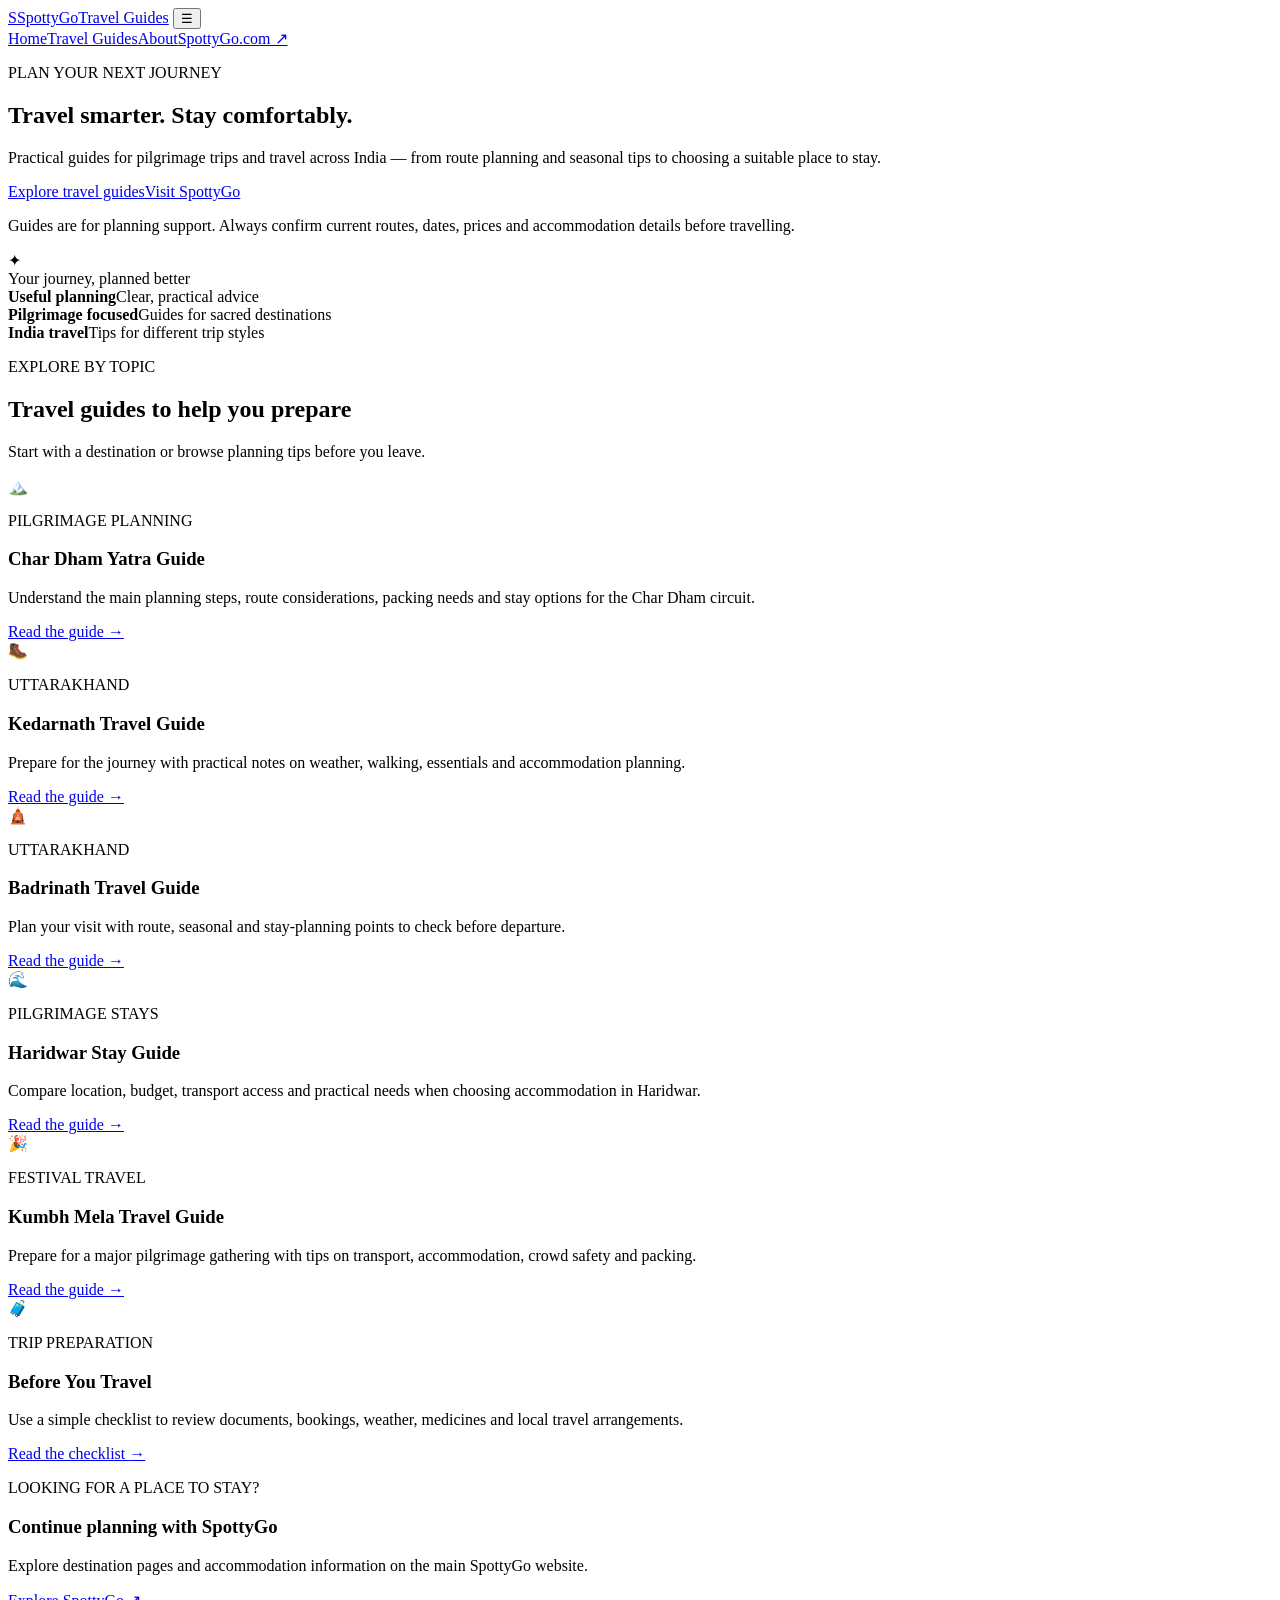
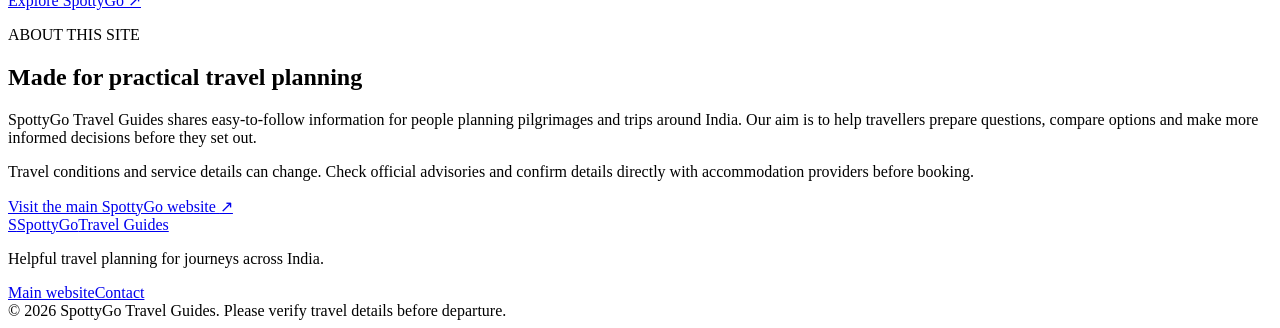
==== index.html @ 3a65a0c9 "Add files via upload" ====
<!doctype html>
<html lang="en">
<head>
  <meta charset="utf-8">
  <meta name="viewport" content="width=device-width, initial-scale=1">
  <title>SpottyGo Travel Guides | Pilgrimage Stays & India Travel Tips</title>
  <meta name="description" content="Explore practical India travel guides, Char Dham Yatra planning tips, pilgrimage destinations, and accommodation advice with SpottyGo.">
  <meta name="robots" content="index,follow">
  <link rel="stylesheet" href="assets/style.css">
  <link rel="canonical" href="https://YOUR-GITHUB-USERNAME.github.io/spottygo-travel-guide/">
</head>
<body>
<header class="site-header">
  <div class="container nav-wrap">
    <a class="brand" href="index.html"><span class="brand-mark">S</span><span>SpottyGo<span class="brand-sub">Travel Guides</span></span></a>
    <button class="menu-toggle" aria-label="Toggle navigation" aria-expanded="false">☰</button>
    <nav class="nav-links" aria-label="Main navigation">
      <a href="index.html">Home</a><a href="#guides">Travel Guides</a><a href="#about">About</a><a href="https://spottygo.com/">SpottyGo.com ↗</a>
    </nav>
  </div>
</header>
<main>
  <section class="hero">
    <div class="container hero-grid">
      <div class="hero-copy">
        <p class="eyebrow">PLAN YOUR NEXT JOURNEY</p>
        <h1>Travel smarter. <span>Stay comfortably.</span></h1>
        <p class="hero-lead">Practical guides for pilgrimage trips and travel across India — from route planning and seasonal tips to choosing a suitable place to stay.</p>
        <div class="hero-actions"><a class="button button-primary" href="#guides">Explore travel guides</a><a class="button button-secondary" href="https://spottygo.com/">Visit SpottyGo</a></div>
        <p class="small-note">Guides are for planning support. Always confirm current routes, dates, prices and accommodation details before travelling.</p>
      </div>
      <div class="hero-art" aria-label="Illustration of mountains, sun and a winding travel route" role="img">
        <div class="sun"></div><div class="mountain mountain-back"></div><div class="mountain mountain-front"></div><div class="route-line"></div><div class="route-pin">✦</div>
        <div class="art-label">Your journey, planned better</div>
      </div>
    </div>
  </section>

  <section class="trust-strip"><div class="container trust-grid"><div><strong>Useful planning</strong><span>Clear, practical advice</span></div><div><strong>Pilgrimage focused</strong><span>Guides for sacred destinations</span></div><div><strong>India travel</strong><span>Tips for different trip styles</span></div></div></section>

  <section class="section" id="guides">
    <div class="container">
      <div class="section-heading"><p class="eyebrow">EXPLORE BY TOPIC</p><h2>Travel guides to help you prepare</h2><p>Start with a destination or browse planning tips before you leave.</p></div>
      <div class="cards">
        <article class="guide-card featured"><div class="card-icon">🏔️</div><p class="card-kicker">PILGRIMAGE PLANNING</p><h3>Char Dham Yatra Guide</h3><p>Understand the main planning steps, route considerations, packing needs and stay options for the Char Dham circuit.</p><a class="text-link" href="guides/char-dham-yatra.html">Read the guide <span>→</span></a></article>
        <article class="guide-card"><div class="card-icon">🥾</div><p class="card-kicker">UTTARAKHAND</p><h3>Kedarnath Travel Guide</h3><p>Prepare for the journey with practical notes on weather, walking, essentials and accommodation planning.</p><a class="text-link" href="guides/kedarnath.html">Read the guide <span>→</span></a></article>
        <article class="guide-card"><div class="card-icon">🛕</div><p class="card-kicker">UTTARAKHAND</p><h3>Badrinath Travel Guide</h3><p>Plan your visit with route, seasonal and stay-planning points to check before departure.</p><a class="text-link" href="guides/badrinath.html">Read the guide <span>→</span></a></article>
        <article class="guide-card"><div class="card-icon">🌊</div><p class="card-kicker">PILGRIMAGE STAYS</p><h3>Haridwar Stay Guide</h3><p>Compare location, budget, transport access and practical needs when choosing accommodation in Haridwar.</p><a class="text-link" href="guides/haridwar-stay.html">Read the guide <span>→</span></a></article>
        <article class="guide-card"><div class="card-icon">🎉</div><p class="card-kicker">FESTIVAL TRAVEL</p><h3>Kumbh Mela Travel Guide</h3><p>Prepare for a major pilgrimage gathering with tips on transport, accommodation, crowd safety and packing.</p><a class="text-link" href="guides/kumbh-mela.html">Read the guide <span>→</span></a></article>
        <article class="guide-card"><div class="card-icon">🧳</div><p class="card-kicker">TRIP PREPARATION</p><h3>Before You Travel</h3><p>Use a simple checklist to review documents, bookings, weather, medicines and local travel arrangements.</p><a class="text-link" href="guides/travel-checklist.html">Read the checklist <span>→</span></a></article>
        <article class="guide-card card-cta"><p class="eyebrow">LOOKING FOR A PLACE TO STAY?</p><h3>Continue planning with SpottyGo</h3><p>Explore destination pages and accommodation information on the main SpottyGo website.</p><a class="button button-primary" href="https://spottygo.com/">Explore SpottyGo ↗</a></article>
      </div>
    </div>
  </section>

  <section class="section section-soft" id="about"><div class="container about-grid"><div><p class="eyebrow">ABOUT THIS SITE</p><h2>Made for practical travel planning</h2></div><div><p>SpottyGo Travel Guides shares easy-to-follow information for people planning pilgrimages and trips around India. Our aim is to help travellers prepare questions, compare options and make more informed decisions before they set out.</p><p>Travel conditions and service details can change. Check official advisories and confirm details directly with accommodation providers before booking.</p><a class="text-link" href="https://spottygo.com/">Visit the main SpottyGo website <span>↗</span></a></div></div></section>
</main>
<footer class="site-footer"><div class="container footer-row"><a class="brand brand-footer" href="index.html"><span class="brand-mark">S</span><span>SpottyGo<span class="brand-sub">Travel Guides</span></span></a><p>Helpful travel planning for journeys across India.</p><div class="footer-links"><a href="https://spottygo.com/">Main website</a><a href="mailto:hello@spottygo.com">Contact</a></div></div><div class="container copyright">© <span id="year">2026</span> SpottyGo Travel Guides. Please verify travel details before departure.</div></footer>
<script src="assets/script.js"></script>
</body>
</html>
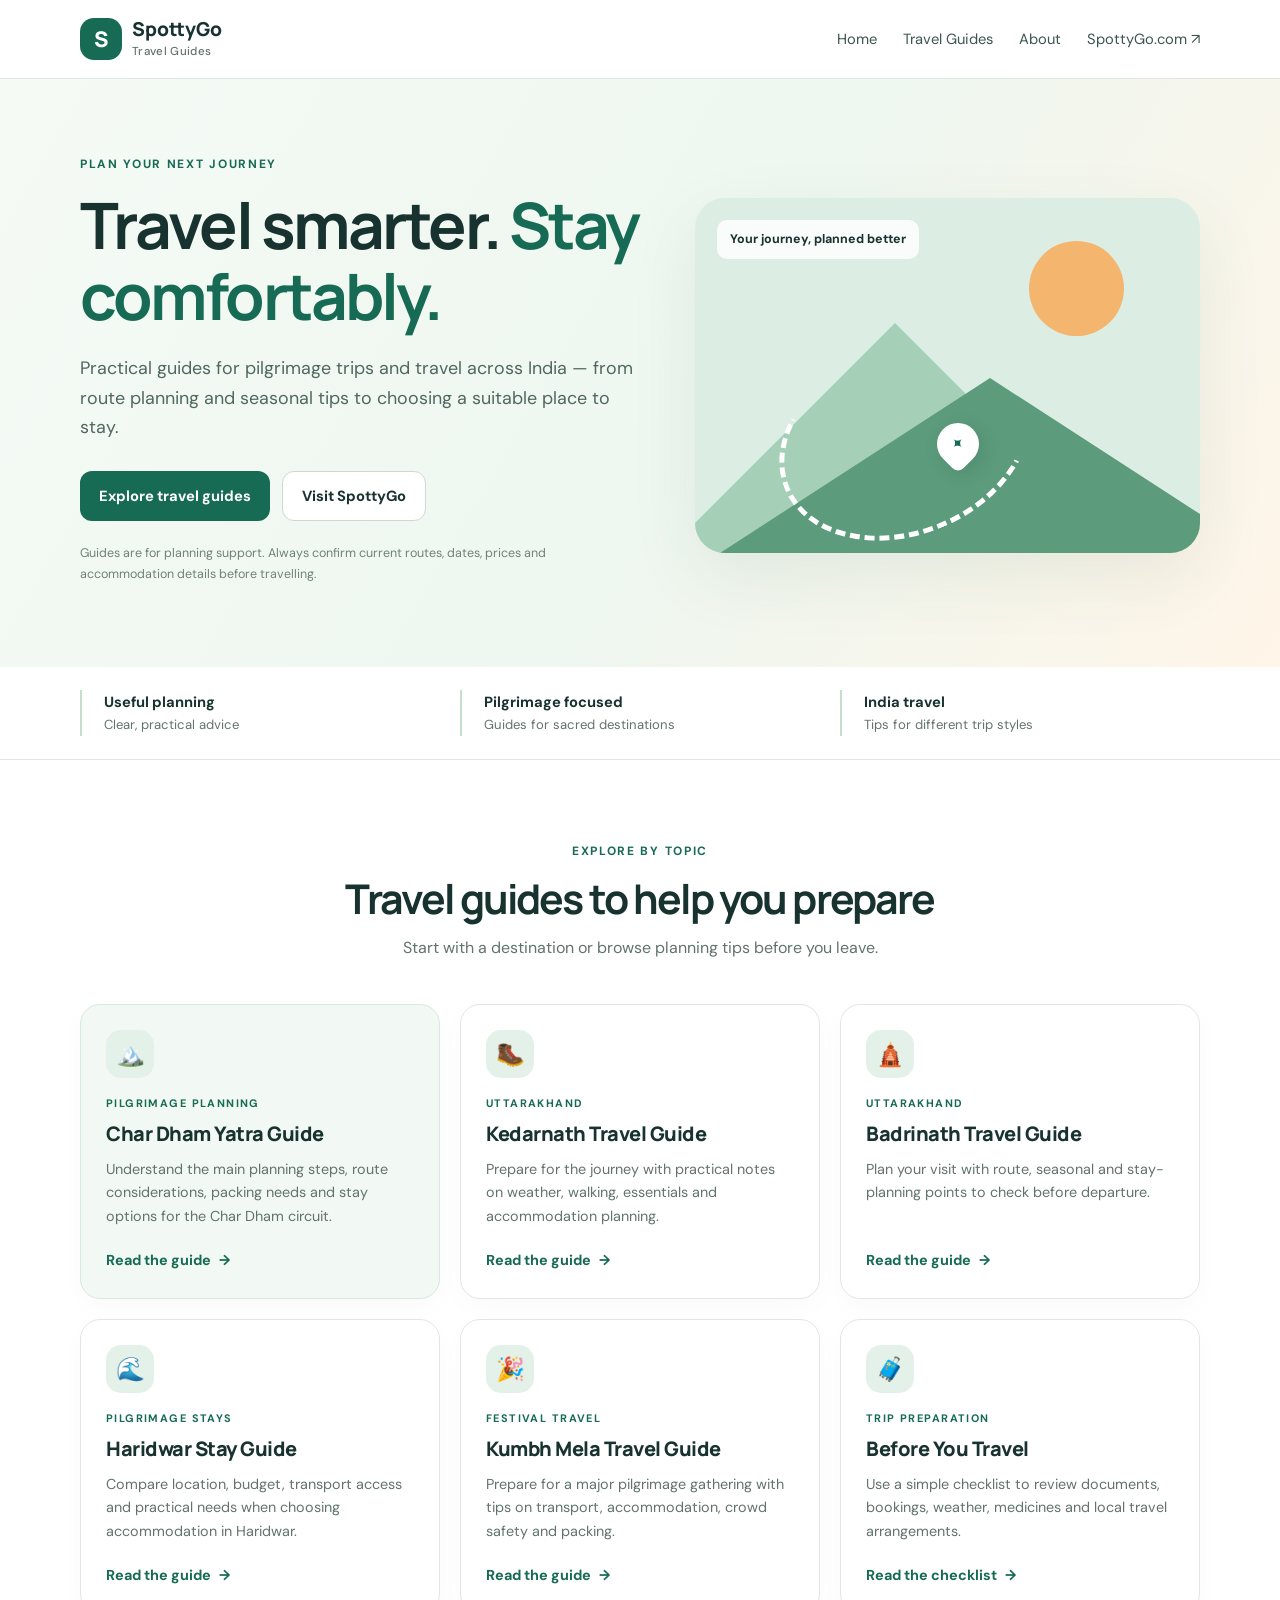
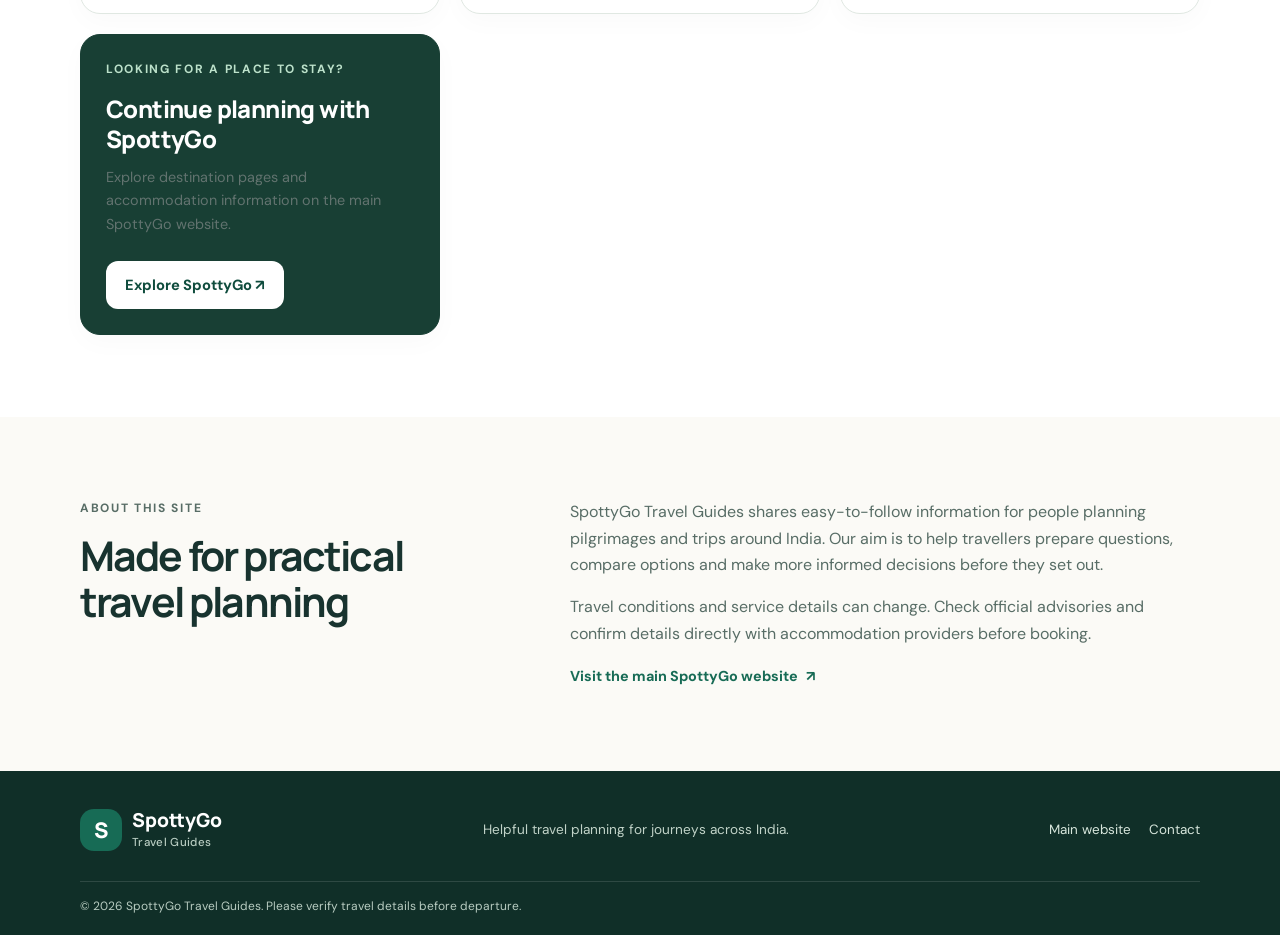
==== commit 0b0d9236: "Update index.html" ====
--- a/index.html
+++ b/index.html
@@ -6,8 +6,8 @@
   <title>SpottyGo Travel Guides | Pilgrimage Stays & India Travel Tips</title>
   <meta name="description" content="Explore practical India travel guides, Char Dham Yatra planning tips, pilgrimage destinations, and accommodation advice with SpottyGo.">
   <meta name="robots" content="index,follow">
-  <link rel="stylesheet" href="assets/style.css">
-  <link rel="canonical" href="https://YOUR-GITHUB-USERNAME.github.io/spottygo-travel-guide/">
+  <link rel="stylesheet" href="style.css">
+  <link rel="canonical" href="https://sporrygo.github.io/travel-guide/">
 </head>
 <body>
 <header class="site-header">
@@ -56,6 +56,6 @@
   <section class="section section-soft" id="about"><div class="container about-grid"><div><p class="eyebrow">ABOUT THIS SITE</p><h2>Made for practical travel planning</h2></div><div><p>SpottyGo Travel Guides shares easy-to-follow information for people planning pilgrimages and trips around India. Our aim is to help travellers prepare questions, compare options and make more informed decisions before they set out.</p><p>Travel conditions and service details can change. Check official advisories and confirm details directly with accommodation providers before booking.</p><a class="text-link" href="https://spottygo.com/">Visit the main SpottyGo website <span>↗</span></a></div></div></section>
 </main>
 <footer class="site-footer"><div class="container footer-row"><a class="brand brand-footer" href="index.html"><span class="brand-mark">S</span><span>SpottyGo<span class="brand-sub">Travel Guides</span></span></a><p>Helpful travel planning for journeys across India.</p><div class="footer-links"><a href="https://spottygo.com/">Main website</a><a href="mailto:hello@spottygo.com">Contact</a></div></div><div class="container copyright">© <span id="year">2026</span> SpottyGo Travel Guides. Please verify travel details before departure.</div></footer>
-<script src="assets/script.js"></script>
+<script src="script.js"></script>
 </body>
 </html>
--- a/style.css
+++ b/style.css
@@ -0,0 +1,6 @@
+@import url('https://fonts.googleapis.com/css2?family=DM+Sans:wght@400;500;600;700&family=Manrope:wght@400;500;600;700;800&display=swap');
+:root{--ink:#18332f;--muted:#62736f;--green:#176b55;--green-dark:#0f4c3d;--mint:#eaf5ef;--cream:#fbfaf6;--line:#e0e8e2;--orange:#f4a261;--white:#fff}
+*{box-sizing:border-box}html{scroll-behavior:smooth}body{margin:0;font-family:"DM Sans",sans-serif;color:var(--ink);background:var(--white);line-height:1.65}a{color:inherit}.container{width:min(1120px,calc(100% - 40px));margin-inline:auto}.site-header{background:#fff;border-bottom:1px solid var(--line);position:sticky;top:0;z-index:10}.nav-wrap{display:flex;align-items:center;justify-content:space-between;min-height:78px;gap:24px}.brand{display:flex;align-items:center;gap:10px;text-decoration:none;font-family:Manrope,sans-serif;font-weight:800;font-size:1.2rem;line-height:1.1}.brand-mark{width:42px;height:42px;border-radius:14px;background:var(--green);color:#fff;display:grid;place-items:center;font-size:1.35rem}.brand-sub{display:block;font:500 .72rem "DM Sans",sans-serif;color:var(--muted);letter-spacing:.03em;margin-top:4px}.nav-links{display:flex;align-items:center;gap:26px}.nav-links a,.footer-links a{font-size:.92rem;text-decoration:none;color:#3c5550}.nav-links a:hover,.footer-links a:hover,.text-link:hover{color:var(--green)}.menu-toggle{display:none;border:1px solid var(--line);background:#fff;border-radius:10px;padding:8px 12px;font-size:1.2rem}.hero{background:linear-gradient(120deg,#f5faf5 0%,#eef7f0 55%,#fff5e8 100%);padding:76px 0 70px;overflow:hidden}.hero-grid{display:grid;grid-template-columns:1.05fr .95fr;gap:56px;align-items:center}.eyebrow{font-size:.75rem;font-weight:700;letter-spacing:.14em;color:var(--green);margin:0 0 14px}.hero h1,.section h2,.article h1{font-family:Manrope,sans-serif;letter-spacing:-.045em;line-height:1.12}.hero h1{font-size:clamp(2.8rem,5vw,4.5rem);max-width:650px;margin:0 0 22px}.hero h1 span{color:var(--green)}.hero-lead{font-size:1.12rem;color:#506762;max-width:570px;margin:0 0 28px}.hero-actions{display:flex;gap:12px;flex-wrap:wrap}.button{display:inline-flex;align-items:center;justify-content:center;text-decoration:none;font-weight:700;font-size:.92rem;padding:12px 19px;border-radius:12px;transition:transform .15s ease,background .15s ease}.button:hover{transform:translateY(-2px)}.button-primary{background:var(--green);color:#fff}.button-primary:hover{background:var(--green-dark)}.button-secondary{border:1px solid #cbd9d0;background:#fff;color:var(--ink)}.small-note{font-size:.78rem;color:#71817b;max-width:510px;margin-top:22px}.hero-art{height:355px;border-radius:30px;background:#dceee4;position:relative;overflow:hidden;box-shadow:0 24px 70px #245b4115}.sun{position:absolute;width:95px;height:95px;border-radius:50%;background:#f4b66f;right:15%;top:12%}.mountain{position:absolute;bottom:0;width:0;height:0;border-left:230px solid transparent;border-right:230px solid transparent}.mountain-back{border-bottom:230px solid #a6cfb8;left:-30px}.mountain-front{border-left-width:270px;border-right-width:270px;border-bottom:175px solid #5c9b7c;right:-60px}.route-line{position:absolute;width:260px;height:190px;border:5px dashed #fff;border-color:transparent transparent #fff #fff;border-radius:50%;transform:rotate(-22deg);bottom:18px;left:80px}.route-pin{position:absolute;bottom:88px;left:48%;width:42px;height:42px;background:#fff;color:var(--green);border-radius:50% 50% 50% 8px;transform:rotate(-45deg);display:grid;place-items:center;box-shadow:0 6px 18px #18332f22}.route-pin::first-letter{transform:rotate(45deg)}.art-label{position:absolute;left:22px;top:22px;background:#ffffffd9;border-radius:10px;padding:9px 13px;font-size:.78rem;font-weight:700}.trust-strip{border-bottom:1px solid var(--line)}.trust-grid{display:grid;grid-template-columns:repeat(3,1fr);padding:23px 0;gap:20px}.trust-grid div{display:flex;flex-direction:column;padding-left:22px;border-left:2px solid #c4dfce}.trust-grid strong{font-size:.92rem}.trust-grid span{font-size:.82rem;color:var(--muted)}.section{padding:82px 0}.section-soft{background:var(--cream)}.section-heading{text-align:center;max-width:650px;margin:0 auto 42px}.section h2{font-size:clamp(2rem,3.2vw,2.8rem);margin:0 0 14px}.section-heading>p:last-child{color:var(--muted);margin:0}.cards{display:grid;grid-template-columns:repeat(3,1fr);gap:20px}.guide-card{border:1px solid var(--line);border-radius:20px;padding:25px;background:#fff;display:flex;flex-direction:column;align-items:flex-start;min-height:290px;box-shadow:0 8px 26px #153b2b06}.guide-card.featured{background:#f2f8f3;border-color:#d8e9dd}.card-icon{width:48px;height:48px;border-radius:15px;background:#e3f1e8;display:grid;place-items:center;font-size:1.45rem;margin-bottom:17px}.card-kicker{font-size:.68rem;letter-spacing:.13em;font-weight:700;color:var(--green);margin:0 0 8px}.guide-card h3{font:800 1.25rem Manrope,sans-serif;line-height:1.25;margin:0 0 12px;letter-spacing:-.025em}.guide-card>p:not(.card-kicker):not(.eyebrow){font-size:.9rem;color:var(--muted);margin:0 0 20px}.text-link{font-weight:700;text-decoration:none;color:var(--green);font-size:.9rem;margin-top:auto}.text-link span{margin-left:5px}.card-cta{background:#183f34;color:#fff;border-color:#183f34;justify-content:center}.card-cta .eyebrow{color:#bce1ca}.card-cta h3{font-size:1.5rem}.card-cta>p:not(.eyebrow){color:#d7e5dc}.card-cta .button{margin-top:4px;background:#fff;color:var(--green-dark)}.about-grid{display:grid;grid-template-columns:.8fr 1.2fr;gap:70px;align-items:start}.about-grid p{color:#586d66;margin-top:0}.site-footer{background:#102f28;color:#e8f2eb;padding:34px 0 18px}.footer-row{display:flex;align-items:center;justify-content:space-between;gap:24px;padding-bottom:26px}.brand-footer{color:#fff}.brand-footer .brand-sub{color:#b8ccc1}.footer-row>p{font-size:.85rem;color:#c1d3c8}.footer-links{display:flex;gap:18px}.footer-links a{color:#d7e6dc;font-size:.84rem}.copyright{border-top:1px solid #ffffff20;padding-top:15px;color:#b8ccc1;font-size:.75rem}
+.article-hero{background:var(--mint);padding:58px 0}.article-hero .container{max-width:850px}.breadcrumb{font-size:.82rem;color:var(--muted);margin-bottom:22px}.breadcrumb a{color:var(--green);text-decoration:none}.article h1{font-size:clamp(2.3rem,4.5vw,3.5rem);margin:0 0 18px}.article-intro{font-size:1.12rem;color:#4f6860}.article-layout{display:grid;grid-template-columns:minmax(0,760px) 230px;gap:60px;align-items:start}.article-body{padding:54px 0 70px}.article-body h2{font:800 1.65rem Manrope,sans-serif;letter-spacing:-.03em;margin:36px 0 12px;line-height:1.25}.article-body h3{font:700 1.15rem Manrope,sans-serif;margin:25px 0 8px}.article-body p,.article-body li{color:#4d625c}.article-body ul,.article-body ol{padding-left:23px}.article-body li{margin:7px 0}.tip-box{border-left:4px solid var(--green);background:#f1f7f2;padding:18px 20px;border-radius:0 12px 12px 0;margin:24px 0}.tip-box strong{display:block;margin-bottom:5px}.side-card{position:sticky;top:110px;margin-top:58px;background:var(--cream);border:1px solid var(--line);border-radius:16px;padding:20px}.side-card h3{font:800 1rem Manrope,sans-serif;margin:0 0 10px}.side-card a{display:block;font-size:.85rem;text-decoration:none;color:var(--green);margin:10px 0}.article-cta{background:#f1f7f2;border-radius:16px;padding:24px;margin-top:35px}.article-cta h2{margin-top:0}.article-cta .button{margin-top:6px}
+@media(max-width:800px){.hero{padding:52px 0}.hero-grid{grid-template-columns:1fr;gap:34px}.hero-art{height:280px}.cards{grid-template-columns:repeat(2,1fr)}.about-grid{grid-template-columns:1fr;gap:15px}.article-layout{grid-template-columns:1fr}.side-card{position:static;margin:0 0 30px;grid-row:1}.article-body{padding-top:28px}.footer-row{flex-wrap:wrap}.footer-row>p{width:100%;order:3;margin:0}.nav-links{display:none;position:absolute;left:20px;right:20px;top:70px;background:#fff;border:1px solid var(--line);border-radius:14px;padding:16px;box-shadow:0 16px 35px #00000012;flex-direction:column;align-items:flex-start;gap:15px}.nav-links.open{display:flex}.menu-toggle{display:block}}
+@media(max-width:540px){.container{width:min(100% - 30px,1120px)}.hero h1{font-size:2.65rem}.hero-art{height:230px}.mountain{border-left-width:160px;border-right-width:160px}.mountain-back{border-bottom-width:170px}.mountain-front{border-bottom-width:130px}.route-line{left:25px;bottom:0;transform:scale(.8) rotate(-22deg)}.trust-grid{grid-template-columns:1fr;gap:14px}.trust-grid div{padding-left:14px}.section{padding:58px 0}.cards{grid-template-columns:1fr}.guide-card{min-height:auto}.footer-row{align-items:flex-start;flex-direction:column}.footer-links{flex-wrap:wrap}.article-hero{padding:38px 0}.article h1{font-size:2.3rem}}
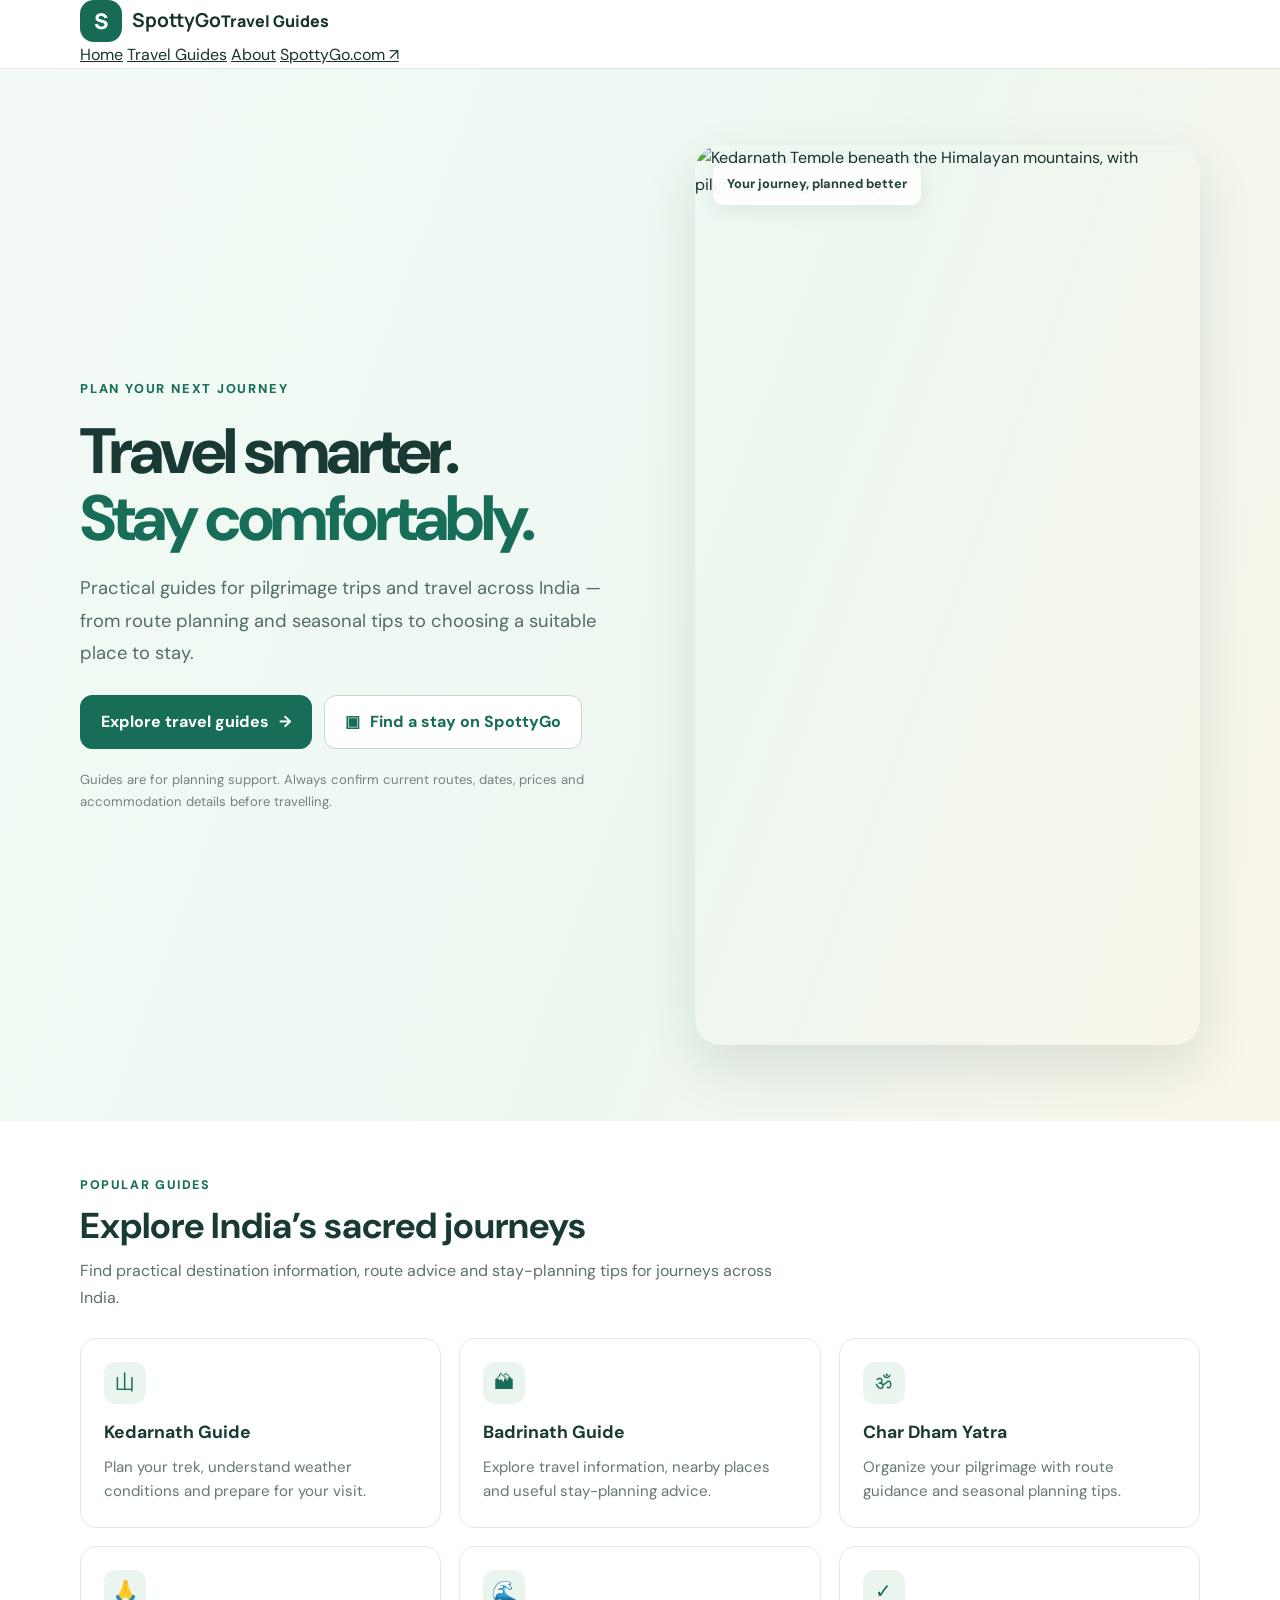
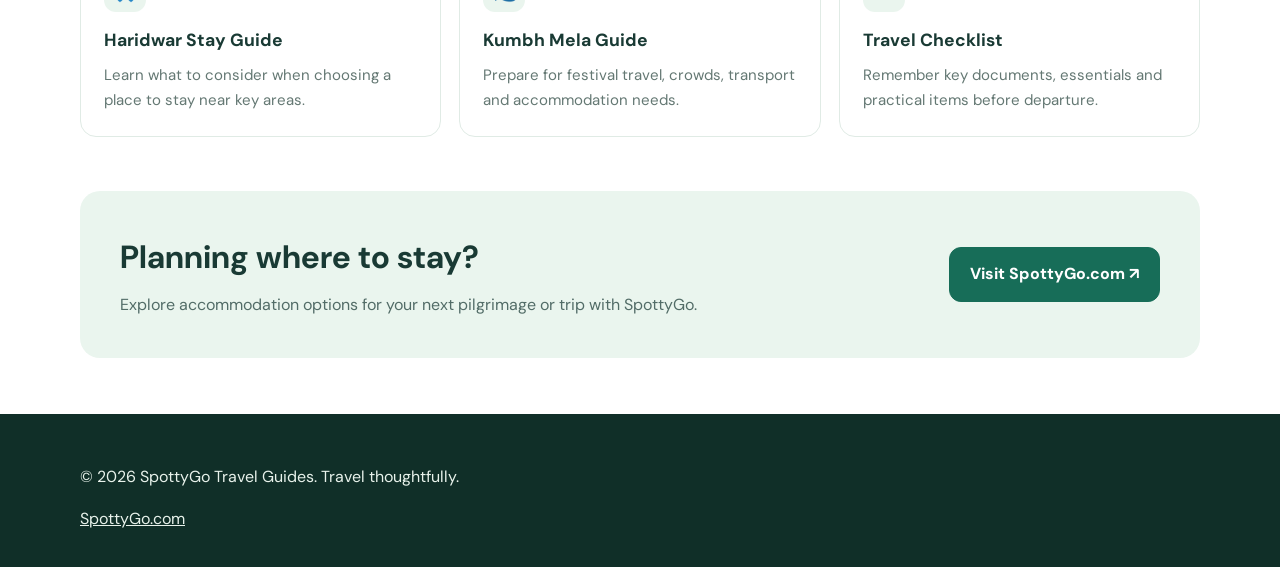
==== commit 8b8e9d43: "Update index.html" ====
--- a/index.html
+++ b/index.html
@@ -1,61 +1,105 @@
-<!doctype html>
+<!DOCTYPE html>
 <html lang="en">
 <head>
-  <meta charset="utf-8">
-  <meta name="viewport" content="width=device-width, initial-scale=1">
-  <title>SpottyGo Travel Guides | Pilgrimage Stays & India Travel Tips</title>
-  <meta name="description" content="Explore practical India travel guides, Char Dham Yatra planning tips, pilgrimage destinations, and accommodation advice with SpottyGo.">
-  <meta name="robots" content="index,follow">
-  <link rel="stylesheet" href="style.css">
-  <link rel="canonical" href="https://sporrygo.github.io/travel-guide/">
+<meta charset="UTF-8">
+<meta name="viewport" content="width=device-width, initial-scale=1.0">
+<meta name="description" content="Practical travel guides for pilgrimage trips and travel across India. Plan routes, explore destinations, and find useful stay-planning tips with SpottyGo Travel Guides.">
+<meta name="theme-color" content="#176d58">
+<title>SpottyGo Travel Guides | Travel Smarter. Stay Comfortably.</title>
+<link rel="stylesheet" href="style.css">
+<style>
+.home-hero{background:linear-gradient(110deg,#f3faf5 0%,#edf7f0 58%,#faf5e9 100%);padding:clamp(40px,6vw,76px) 0}
+.home-hero__inner{width:min(1120px,calc(100% - 40px));margin:0 auto;display:grid;grid-template-columns:minmax(0,1.05fr) minmax(0,.95fr);align-items:center;gap:clamp(30px,4.5vw,60px)}
+.home-hero__eyebrow{margin:0 0 20px;color:#176d58;font-size:.8rem;font-weight:800;letter-spacing:.14em;text-transform:uppercase}
+.home-hero__title{margin:0 0 20px;color:#193a34;font-size:clamp(2.7rem,5vw,4.4rem);line-height:1.04;letter-spacing:-.055em;font-weight:800}
+.home-hero__title span{display:block;color:#176d58}
+.home-hero__description{max-width:590px;margin:0 0 26px;color:#526c67;font-size:clamp(1rem,1.5vw,1.15rem);line-height:1.75}
+.home-hero__actions{display:flex;flex-wrap:wrap;gap:12px;margin:0 0 20px}
+.home-hero__button{display:inline-flex;align-items:center;justify-content:center;gap:10px;min-height:50px;padding:13px 20px;border:1px solid #176d58;border-radius:12px;background:#176d58;color:#fff;font-weight:750;text-decoration:none;transition:transform .18s ease,background .18s ease}
+.home-hero__button:hover{transform:translateY(-2px);background:#105844;color:#fff}
+.home-hero__button--secondary{background:#fff;color:#176d58;border-color:#c5d9d0}
+.home-hero__button--secondary:hover{background:#f7fcf8;color:#105844}
+.home-hero__note{max-width:590px;margin:0;color:#71847f;font-size:.82rem;line-height:1.65}
+.home-hero__visual{position:relative;min-width:0}
+.home-hero__image{display:block;width:100%;aspect-ratio:1.08/1;object-fit:cover;object-position:center;border-radius:26px;box-shadow:0 22px 55px rgba(29,75,60,.12)}
+.home-hero__image-caption{position:absolute;top:18px;left:18px;max-width:calc(100% - 36px);padding:10px 14px;border-radius:10px;background:rgba(255,255,255,.94);color:#23443c;font-size:.8rem;font-weight:750;box-shadow:0 5px 20px rgba(0,0,0,.07)}
+.home-section{width:min(1120px,calc(100% - 40px));margin:0 auto;padding:54px 0}
+.home-section__eyebrow{margin:0 0 8px;color:#176d58;font-size:.78rem;font-weight:800;letter-spacing:.13em;text-transform:uppercase}
+.home-section__heading{margin:0 0 10px;color:#193a34;font-size:clamp(1.7rem,3vw,2.25rem);line-height:1.2}
+.home-section__intro{max-width:700px;margin:0 0 26px;color:#5d716c;line-height:1.7}
+.home-guide-grid{display:grid;grid-template-columns:repeat(3,minmax(0,1fr));gap:18px}
+.home-guide-card{display:block;padding:23px;border:1px solid #e0ebe5;border-radius:16px;background:#fff;color:inherit;text-decoration:none;transition:transform .18s ease,box-shadow .18s ease}
+.home-guide-card:hover{transform:translateY(-3px);box-shadow:0 12px 28px rgba(23,75,57,.08)}
+.home-guide-card__icon{display:inline-grid;width:42px;height:42px;margin-bottom:14px;place-items:center;border-radius:12px;background:#eaf5ee;color:#176d58;font-size:1.25rem}
+.home-guide-card h3{margin:0 0 8px;color:#193a34;font-size:1.1rem}
+.home-guide-card p{margin:0;color:#647873;font-size:.94rem;line-height:1.65}
+.home-spottygo-cta{margin:0 auto 56px;width:min(1120px,calc(100% - 40px));padding:clamp(24px,4vw,40px);border-radius:20px;background:#eaf5ee;display:flex;align-items:center;justify-content:space-between;gap:24px}
+.home-spottygo-cta h2{margin:0 0 8px;color:#193a34;font-size:clamp(1.45rem,2.5vw,2rem)}
+.home-spottygo-cta p{margin:0;color:#526c67;line-height:1.65}
+@media(max-width:800px){.home-hero__inner{grid-template-columns:1fr}.home-hero__visual{order:-1}.home-hero__image{aspect-ratio:16/10;max-height:420px}.home-hero__title{font-size:clamp(2.5rem,10vw,4rem)}.home-guide-grid{grid-template-columns:repeat(2,minmax(0,1fr))}.home-spottygo-cta{align-items:flex-start;flex-direction:column}}
+@media(max-width:520px){.home-hero__inner,.home-section,.home-spottygo-cta{width:calc(100% - 28px)}.home-hero{padding:28px 0 38px}.home-hero__image{border-radius:18px;aspect-ratio:4/3}.home-hero__actions{flex-direction:column;align-items:stretch}.home-hero__button{width:100%}.home-guide-grid{grid-template-columns:1fr}.home-section{padding:38px 0}}
+</style>
 </head>
 <body>
 <header class="site-header">
-  <div class="container nav-wrap">
-    <a class="brand" href="index.html"><span class="brand-mark">S</span><span>SpottyGo<span class="brand-sub">Travel Guides</span></span></a>
-    <button class="menu-toggle" aria-label="Toggle navigation" aria-expanded="false">☰</button>
-    <nav class="nav-links" aria-label="Main navigation">
-      <a href="index.html">Home</a><a href="#guides">Travel Guides</a><a href="#about">About</a><a href="https://spottygo.com/">SpottyGo.com ↗</a>
+  <div class="container header-inner">
+    <a class="brand" href="index.html" aria-label="SpottyGo Travel Guides home">
+      <span class="brand-mark" aria-hidden="true">S</span>
+      <span class="brand-copy"><strong>SpottyGo</strong><small>Travel Guides</small></span>
+    </a>
+    <button class="menu-toggle" type="button" aria-label="Toggle navigation" aria-expanded="false">☰</button>
+    <nav class="site-nav" aria-label="Main navigation">
+      <a href="index.html" aria-current="page">Home</a>
+      <a href="#guides">Travel Guides</a>
+      <a href="about.html">About</a>
+      <a href="https://spottygo.com/" target="_blank" rel="noopener noreferrer">SpottyGo.com ↗</a>
     </nav>
   </div>
 </header>
 <main>
-  <section class="hero">
-    <div class="container hero-grid">
-      <div class="hero-copy">
-        <p class="eyebrow">PLAN YOUR NEXT JOURNEY</p>
-        <h1>Travel smarter. <span>Stay comfortably.</span></h1>
-        <p class="hero-lead">Practical guides for pilgrimage trips and travel across India — from route planning and seasonal tips to choosing a suitable place to stay.</p>
-        <div class="hero-actions"><a class="button button-primary" href="#guides">Explore travel guides</a><a class="button button-secondary" href="https://spottygo.com/">Visit SpottyGo</a></div>
-        <p class="small-note">Guides are for planning support. Always confirm current routes, dates, prices and accommodation details before travelling.</p>
+  <section class="home-hero">
+    <div class="home-hero__inner">
+      <div class="home-hero__content">
+        <p class="home-hero__eyebrow">Plan your next journey</p>
+        <h1 class="home-hero__title">Travel smarter.<span>Stay comfortably.</span></h1>
+        <p class="home-hero__description">Practical guides for pilgrimage trips and travel across India — from route planning and seasonal tips to choosing a suitable place to stay.</p>
+        <div class="home-hero__actions">
+          <a class="home-hero__button" href="#guides">Explore travel guides <span aria-hidden="true">→</span></a>
+          <a class="home-hero__button home-hero__button--secondary" href="https://spottygo.com/" target="_blank" rel="noopener noreferrer"><span aria-hidden="true">▣</span> Find a stay on SpottyGo</a>
+        </div>
+        <p class="home-hero__note">Guides are for planning support. Always confirm current routes, dates, prices and accommodation details before travelling.</p>
       </div>
-      <div class="hero-art" aria-label="Illustration of mountains, sun and a winding travel route" role="img">
-        <div class="sun"></div><div class="mountain mountain-back"></div><div class="mountain mountain-front"></div><div class="route-line"></div><div class="route-pin">✦</div>
-        <div class="art-label">Your journey, planned better</div>
+      <div class="home-hero__visual">
+        <img class="home-hero__image" src="kedarnath-hero.png" alt="Kedarnath Temple beneath the Himalayan mountains, with pilgrims visiting the temple" width="1200" height="900" fetchpriority="high">
+        <span class="home-hero__image-caption">Your journey, planned better</span>
       </div>
     </div>
   </section>
-
-  <section class="trust-strip"><div class="container trust-grid"><div><strong>Useful planning</strong><span>Clear, practical advice</span></div><div><strong>Pilgrimage focused</strong><span>Guides for sacred destinations</span></div><div><strong>India travel</strong><span>Tips for different trip styles</span></div></div></section>
-
-  <section class="section" id="guides">
-    <div class="container">
-      <div class="section-heading"><p class="eyebrow">EXPLORE BY TOPIC</p><h2>Travel guides to help you prepare</h2><p>Start with a destination or browse planning tips before you leave.</p></div>
-      <div class="cards">
-        <article class="guide-card featured"><div class="card-icon">🏔️</div><p class="card-kicker">PILGRIMAGE PLANNING</p><h3>Char Dham Yatra Guide</h3><p>Understand the main planning steps, route considerations, packing needs and stay options for the Char Dham circuit.</p><a class="text-link" href="guides/char-dham-yatra.html">Read the guide <span>→</span></a></article>
-        <article class="guide-card"><div class="card-icon">🥾</div><p class="card-kicker">UTTARAKHAND</p><h3>Kedarnath Travel Guide</h3><p>Prepare for the journey with practical notes on weather, walking, essentials and accommodation planning.</p><a class="text-link" href="guides/kedarnath.html">Read the guide <span>→</span></a></article>
-        <article class="guide-card"><div class="card-icon">🛕</div><p class="card-kicker">UTTARAKHAND</p><h3>Badrinath Travel Guide</h3><p>Plan your visit with route, seasonal and stay-planning points to check before departure.</p><a class="text-link" href="guides/badrinath.html">Read the guide <span>→</span></a></article>
-        <article class="guide-card"><div class="card-icon">🌊</div><p class="card-kicker">PILGRIMAGE STAYS</p><h3>Haridwar Stay Guide</h3><p>Compare location, budget, transport access and practical needs when choosing accommodation in Haridwar.</p><a class="text-link" href="guides/haridwar-stay.html">Read the guide <span>→</span></a></article>
-        <article class="guide-card"><div class="card-icon">🎉</div><p class="card-kicker">FESTIVAL TRAVEL</p><h3>Kumbh Mela Travel Guide</h3><p>Prepare for a major pilgrimage gathering with tips on transport, accommodation, crowd safety and packing.</p><a class="text-link" href="guides/kumbh-mela.html">Read the guide <span>→</span></a></article>
-        <article class="guide-card"><div class="card-icon">🧳</div><p class="card-kicker">TRIP PREPARATION</p><h3>Before You Travel</h3><p>Use a simple checklist to review documents, bookings, weather, medicines and local travel arrangements.</p><a class="text-link" href="guides/travel-checklist.html">Read the checklist <span>→</span></a></article>
-        <article class="guide-card card-cta"><p class="eyebrow">LOOKING FOR A PLACE TO STAY?</p><h3>Continue planning with SpottyGo</h3><p>Explore destination pages and accommodation information on the main SpottyGo website.</p><a class="button button-primary" href="https://spottygo.com/">Explore SpottyGo ↗</a></article>
-      </div>
+  <section class="home-section" id="guides">
+    <p class="home-section__eyebrow">Popular guides</p>
+    <h2 class="home-section__heading">Explore India’s sacred journeys</h2>
+    <p class="home-section__intro">Find practical destination information, route advice and stay-planning tips for journeys across India.</p>
+    <div class="home-guide-grid">
+      <a class="home-guide-card" href="kedarnath.html"><span class="home-guide-card__icon" aria-hidden="true">山</span><h3>Kedarnath Guide</h3><p>Plan your trek, understand weather conditions and prepare for your visit.</p></a>
+      <a class="home-guide-card" href="badrinath.html"><span class="home-guide-card__icon" aria-hidden="true">🏔</span><h3>Badrinath Guide</h3><p>Explore travel information, nearby places and useful stay-planning advice.</p></a>
+      <a class="home-guide-card" href="char-dham-yatra.html"><span class="home-guide-card__icon" aria-hidden="true">ॐ</span><h3>Char Dham Yatra</h3><p>Organize your pilgrimage with route guidance and seasonal planning tips.</p></a>
+      <a class="home-guide-card" href="haridwar-stay.html"><span class="home-guide-card__icon" aria-hidden="true">🙏</span><h3>Haridwar Stay Guide</h3><p>Learn what to consider when choosing a place to stay near key areas.</p></a>
+      <a class="home-guide-card" href="kumbh-mela.html"><span class="home-guide-card__icon" aria-hidden="true">🌊</span><h3>Kumbh Mela Guide</h3><p>Prepare for festival travel, crowds, transport and accommodation needs.</p></a>
+      <a class="home-guide-card" href="travel-checklist.html"><span class="home-guide-card__icon" aria-hidden="true">✓</span><h3>Travel Checklist</h3><p>Remember key documents, essentials and practical items before departure.</p></a>
     </div>
   </section>
-
-  <section class="section section-soft" id="about"><div class="container about-grid"><div><p class="eyebrow">ABOUT THIS SITE</p><h2>Made for practical travel planning</h2></div><div><p>SpottyGo Travel Guides shares easy-to-follow information for people planning pilgrimages and trips around India. Our aim is to help travellers prepare questions, compare options and make more informed decisions before they set out.</p><p>Travel conditions and service details can change. Check official advisories and confirm details directly with accommodation providers before booking.</p><a class="text-link" href="https://spottygo.com/">Visit the main SpottyGo website <span>↗</span></a></div></div></section>
+  <section class="home-spottygo-cta">
+    <div><h2>Planning where to stay?</h2><p>Explore accommodation options for your next pilgrimage or trip with SpottyGo.</p></div>
+    <a class="home-hero__button" href="https://spottygo.com/" target="_blank" rel="noopener noreferrer">Visit SpottyGo.com ↗</a>
+  </section>
 </main>
-<footer class="site-footer"><div class="container footer-row"><a class="brand brand-footer" href="index.html"><span class="brand-mark">S</span><span>SpottyGo<span class="brand-sub">Travel Guides</span></span></a><p>Helpful travel planning for journeys across India.</p><div class="footer-links"><a href="https://spottygo.com/">Main website</a><a href="mailto:hello@spottygo.com">Contact</a></div></div><div class="container copyright">© <span id="year">2026</span> SpottyGo Travel Guides. Please verify travel details before departure.</div></footer>
+<footer class="site-footer">
+  <div class="container footer-inner">
+    <p>© <span id="current-year">2026</span> SpottyGo Travel Guides. Travel thoughtfully.</p>
+    <p><a href="https://spottygo.com/" target="_blank" rel="noopener noreferrer">SpottyGo.com</a></p>
+  </div>
+</footer>
 <script src="script.js"></script>
+<script>const yearNode=document.getElementById('current-year');if(yearNode)yearNode.textContent=new Date().getFullYear();</script>
 </body>
 </html>
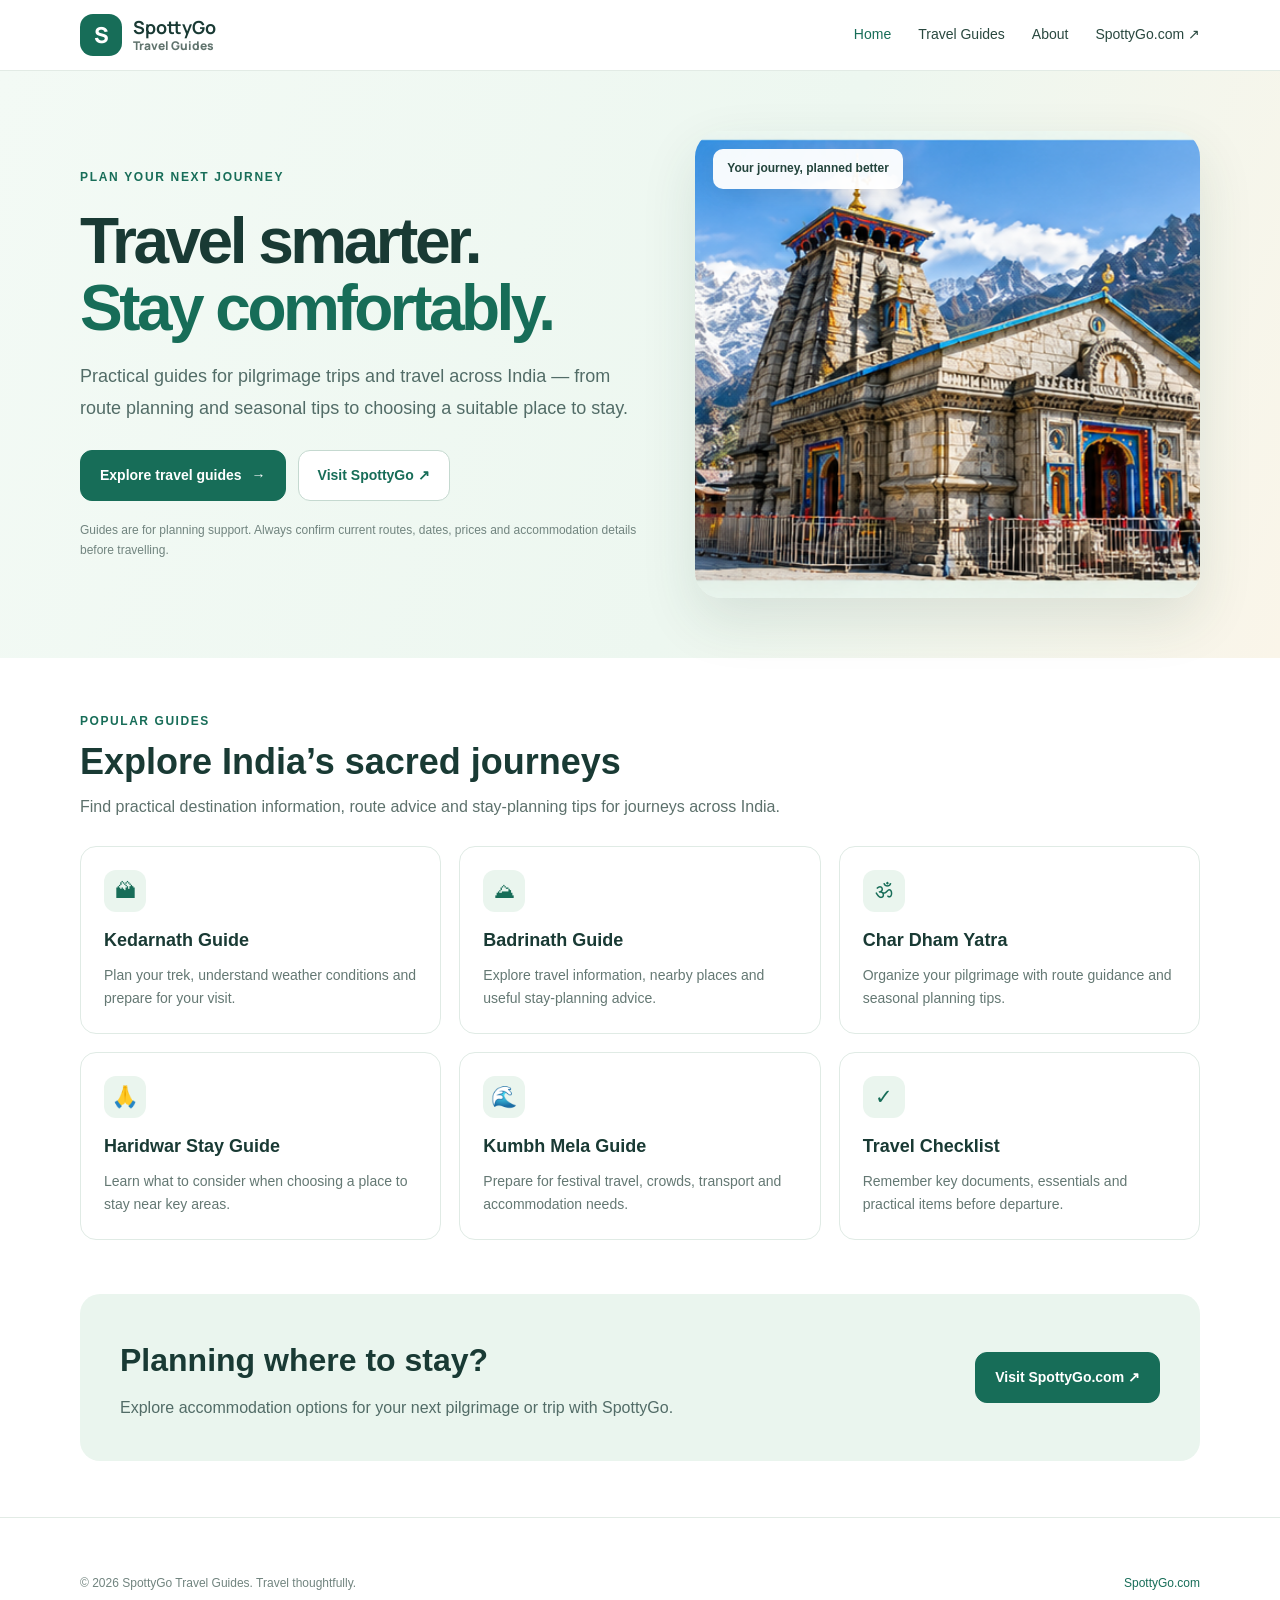
==== commit 591172b0: "Update index.html" ====
--- a/index.html
+++ b/index.html
@@ -1,105 +1,164 @@
 <!DOCTYPE html>
 <html lang="en">
 <head>
-<meta charset="UTF-8">
-<meta name="viewport" content="width=device-width, initial-scale=1.0">
-<meta name="description" content="Practical travel guides for pilgrimage trips and travel across India. Plan routes, explore destinations, and find useful stay-planning tips with SpottyGo Travel Guides.">
-<meta name="theme-color" content="#176d58">
-<title>SpottyGo Travel Guides | Travel Smarter. Stay Comfortably.</title>
-<link rel="stylesheet" href="style.css">
-<style>
-.home-hero{background:linear-gradient(110deg,#f3faf5 0%,#edf7f0 58%,#faf5e9 100%);padding:clamp(40px,6vw,76px) 0}
-.home-hero__inner{width:min(1120px,calc(100% - 40px));margin:0 auto;display:grid;grid-template-columns:minmax(0,1.05fr) minmax(0,.95fr);align-items:center;gap:clamp(30px,4.5vw,60px)}
-.home-hero__eyebrow{margin:0 0 20px;color:#176d58;font-size:.8rem;font-weight:800;letter-spacing:.14em;text-transform:uppercase}
-.home-hero__title{margin:0 0 20px;color:#193a34;font-size:clamp(2.7rem,5vw,4.4rem);line-height:1.04;letter-spacing:-.055em;font-weight:800}
-.home-hero__title span{display:block;color:#176d58}
-.home-hero__description{max-width:590px;margin:0 0 26px;color:#526c67;font-size:clamp(1rem,1.5vw,1.15rem);line-height:1.75}
-.home-hero__actions{display:flex;flex-wrap:wrap;gap:12px;margin:0 0 20px}
-.home-hero__button{display:inline-flex;align-items:center;justify-content:center;gap:10px;min-height:50px;padding:13px 20px;border:1px solid #176d58;border-radius:12px;background:#176d58;color:#fff;font-weight:750;text-decoration:none;transition:transform .18s ease,background .18s ease}
-.home-hero__button:hover{transform:translateY(-2px);background:#105844;color:#fff}
-.home-hero__button--secondary{background:#fff;color:#176d58;border-color:#c5d9d0}
-.home-hero__button--secondary:hover{background:#f7fcf8;color:#105844}
-.home-hero__note{max-width:590px;margin:0;color:#71847f;font-size:.82rem;line-height:1.65}
-.home-hero__visual{position:relative;min-width:0}
-.home-hero__image{display:block;width:100%;aspect-ratio:1.08/1;object-fit:cover;object-position:center;border-radius:26px;box-shadow:0 22px 55px rgba(29,75,60,.12)}
-.home-hero__image-caption{position:absolute;top:18px;left:18px;max-width:calc(100% - 36px);padding:10px 14px;border-radius:10px;background:rgba(255,255,255,.94);color:#23443c;font-size:.8rem;font-weight:750;box-shadow:0 5px 20px rgba(0,0,0,.07)}
-.home-section{width:min(1120px,calc(100% - 40px));margin:0 auto;padding:54px 0}
-.home-section__eyebrow{margin:0 0 8px;color:#176d58;font-size:.78rem;font-weight:800;letter-spacing:.13em;text-transform:uppercase}
-.home-section__heading{margin:0 0 10px;color:#193a34;font-size:clamp(1.7rem,3vw,2.25rem);line-height:1.2}
-.home-section__intro{max-width:700px;margin:0 0 26px;color:#5d716c;line-height:1.7}
-.home-guide-grid{display:grid;grid-template-columns:repeat(3,minmax(0,1fr));gap:18px}
-.home-guide-card{display:block;padding:23px;border:1px solid #e0ebe5;border-radius:16px;background:#fff;color:inherit;text-decoration:none;transition:transform .18s ease,box-shadow .18s ease}
-.home-guide-card:hover{transform:translateY(-3px);box-shadow:0 12px 28px rgba(23,75,57,.08)}
-.home-guide-card__icon{display:inline-grid;width:42px;height:42px;margin-bottom:14px;place-items:center;border-radius:12px;background:#eaf5ee;color:#176d58;font-size:1.25rem}
-.home-guide-card h3{margin:0 0 8px;color:#193a34;font-size:1.1rem}
-.home-guide-card p{margin:0;color:#647873;font-size:.94rem;line-height:1.65}
-.home-spottygo-cta{margin:0 auto 56px;width:min(1120px,calc(100% - 40px));padding:clamp(24px,4vw,40px);border-radius:20px;background:#eaf5ee;display:flex;align-items:center;justify-content:space-between;gap:24px}
-.home-spottygo-cta h2{margin:0 0 8px;color:#193a34;font-size:clamp(1.45rem,2.5vw,2rem)}
-.home-spottygo-cta p{margin:0;color:#526c67;line-height:1.65}
-@media(max-width:800px){.home-hero__inner{grid-template-columns:1fr}.home-hero__visual{order:-1}.home-hero__image{aspect-ratio:16/10;max-height:420px}.home-hero__title{font-size:clamp(2.5rem,10vw,4rem)}.home-guide-grid{grid-template-columns:repeat(2,minmax(0,1fr))}.home-spottygo-cta{align-items:flex-start;flex-direction:column}}
-@media(max-width:520px){.home-hero__inner,.home-section,.home-spottygo-cta{width:calc(100% - 28px)}.home-hero{padding:28px 0 38px}.home-hero__image{border-radius:18px;aspect-ratio:4/3}.home-hero__actions{flex-direction:column;align-items:stretch}.home-hero__button{width:100%}.home-guide-grid{grid-template-columns:1fr}.home-section{padding:38px 0}}
-</style>
+  <meta charset="UTF-8">
+  <meta name="viewport" content="width=device-width, initial-scale=1.0">
+  <meta name="description" content="Practical travel guides for pilgrimage trips and travel across India. Plan routes, explore destinations, and find useful stay-planning tips with SpottyGo Travel Guides.">
+  <meta name="theme-color" content="#176d58">
+  <title>SpottyGo Travel Guides | Travel Smarter. Stay Comfortably.</title>
+  <link rel="stylesheet" href="./style.css">
+
+  <!-- Homepage-specific styles; these do not replace your shared stylesheet. -->
+  <style>
+    * { box-sizing: border-box; }
+    body { margin: 0; color: #193a34; font-family: Arial, Helvetica, sans-serif; }
+    .site-header { position: relative; z-index: 5; background: #fff; border-bottom: 1px solid #e2ebe5; }
+    .site-header .container { width: min(1120px, calc(100% - 40px)); margin: 0 auto; }
+    .site-header .header-inner { min-height: 70px; display: flex; align-items: center; justify-content: space-between; gap: 24px; }
+    .site-header .brand { display: inline-flex; align-items: center; gap: 11px; color: #193a34; text-decoration: none; flex-shrink: 0; }
+    .brand-mark { display: grid; place-items: center; width: 42px; height: 42px; border-radius: 13px; background: #176d58; color: white; font-size: 22px; font-weight: 800; }
+    .brand-copy { display: flex; flex-direction: column; gap: 2px; }
+    .brand-copy strong { font-size: 18px; line-height: 1.1; }
+    .brand-copy small { color: #60736d; font-size: 12px; }
+    .site-nav { display: flex; align-items: center; gap: 27px; }
+    .site-nav a { color: #29483f; text-decoration: none; font-size: 14px; }
+    .site-nav a:hover, .site-nav a[aria-current="page"] { color: #176d58; }
+    .menu-toggle { display: none; border: 1px solid #d6e5dc; background: #fff; color: #176d58; padding: 8px 11px; border-radius: 8px; font-size: 20px; cursor: pointer; }
+    .home-hero { background: linear-gradient(110deg,#f3faf5 0%,#edf7f0 58%,#faf5e9 100%); padding: 60px 0; }
+    .home-hero__inner { width: min(1120px,calc(100% - 40px)); margin: 0 auto; display: grid; grid-template-columns: minmax(0,1.05fr) minmax(0,.95fr); align-items: center; gap: clamp(30px,4.5vw,60px); }
+    .home-hero__eyebrow { margin: 0 0 20px; color: #176d58; font-size: 12px; font-weight: 800; letter-spacing: .14em; text-transform: uppercase; }
+    .home-hero__title { margin: 0 0 20px; color: #193a34; font-size: clamp(42px,5vw,68px); line-height: 1.04; letter-spacing: -.055em; font-weight: 800; }
+    .home-hero__title span { display: block; color: #176d58; }
+    .home-hero__description { max-width: 590px; margin: 0 0 26px; color: #526c67; font-size: clamp(16px,1.5vw,18px); line-height: 1.75; }
+    .home-hero__actions { display: flex; flex-wrap: wrap; gap: 12px; margin: 0 0 20px; }
+    .home-hero__button { display: inline-flex; align-items: center; justify-content: center; gap: 10px; min-height: 50px; padding: 13px 19px; border: 1px solid #176d58; border-radius: 12px; background: #176d58; color: #fff; font-weight: 700; font-size: 14px; text-decoration: none; transition: transform .18s ease,background .18s ease; }
+    .home-hero__button:hover { transform: translateY(-2px); background: #105844; color: #fff; }
+    .home-hero__button--secondary { background: #fff; color: #176d58; border-color: #c5d9d0; }
+    .home-hero__button--secondary:hover { background: #f7fcf8; color: #105844; }
+    .home-hero__note { max-width: 590px; margin: 0; color: #71847f; font-size: 12px; line-height: 1.65; }
+    .home-hero__visual { position: relative; width: 100%; min-width: 0; }
+    .home-hero__image { display: block; width: 100%; aspect-ratio: 1.08 / 1; object-fit: cover; object-position: center; border-radius: 26px; box-shadow: 0 22px 55px rgba(29,75,60,.12); }
+    .home-hero__image-caption { position: absolute; top: 18px; left: 18px; max-width: calc(100% - 36px); padding: 10px 14px; border-radius: 10px; background: rgba(255,255,255,.95); color: #23443c; font-size: 12px; font-weight: 750; box-shadow: 0 5px 20px rgba(0,0,0,.07); }
+    .home-section { width: min(1120px,calc(100% - 40px)); margin: 0 auto; padding: 54px 0; }
+    .home-section__eyebrow { margin: 0 0 8px; color: #176d58; font-size: 12px; font-weight: 800; letter-spacing: .13em; text-transform: uppercase; }
+    .home-section__heading { margin: 0 0 10px; color: #193a34; font-size: clamp(27px,3vw,36px); line-height: 1.2; }
+    .home-section__intro { max-width: 700px; margin: 0 0 26px; color: #5d716c; line-height: 1.7; }
+    .home-guide-grid { display: grid; grid-template-columns: repeat(3,minmax(0,1fr)); gap: 18px; }
+    .home-guide-card { display: block; padding: 23px; border: 1px solid #e0ebe5; border-radius: 16px; background: #fff; color: inherit; text-decoration: none; transition: transform .18s ease,box-shadow .18s ease; }
+    .home-guide-card:hover { transform: translateY(-3px); box-shadow: 0 12px 28px rgba(23,75,57,.08); }
+    .home-guide-card__icon { display: inline-grid; width: 42px; height: 42px; margin-bottom: 14px; place-items: center; border-radius: 12px; background: #eaf5ee; color: #176d58; font-size: 21px; }
+    .home-guide-card h3 { margin: 0 0 8px; color: #193a34; font-size: 18px; }
+    .home-guide-card p { margin: 0; color: #647873; font-size: 14px; line-height: 1.65; }
+    .home-spottygo-cta { margin: 0 auto 56px; width: min(1120px,calc(100% - 40px)); padding: clamp(24px,4vw,40px); border-radius: 20px; background: #eaf5ee; display: flex; align-items: center; justify-content: space-between; gap: 24px; }
+    .home-spottygo-cta h2 { margin: 0 0 8px; color: #193a34; font-size: clamp(24px,2.5vw,32px); }
+    .home-spottygo-cta p { margin: 0; color: #526c67; line-height: 1.65; }
+    .site-footer { border-top: 1px solid #e2ebe5; background: #fff; }
+    .site-footer .container { width: min(1120px,calc(100% - 40px)); margin: 0 auto; }
+    .footer-inner { display: flex; align-items: center; justify-content: space-between; gap: 18px; padding: 22px 0; color: #71847f; font-size: 12px; }
+    .footer-inner p { margin: 0; }
+    .footer-inner a { color: #176d58; text-decoration: none; }
+    @media (max-width: 800px) {
+      .site-header .header-inner { min-height: 66px; }
+      .menu-toggle { display: block; }
+      .site-nav { display: none; position: absolute; top: 100%; left: 0; right: 0; padding: 16px 20px 20px; background: #fff; border-bottom: 1px solid #e2ebe5; flex-direction: column; align-items: flex-start; gap: 17px; }
+      .site-nav.is-open { display: flex; }
+      .home-hero { padding: 35px 0 42px; }
+      .home-hero__inner { grid-template-columns: 1fr; gap: 30px; }
+      .home-hero__visual { order: -1; }
+      .home-hero__image { aspect-ratio: 16 / 10; max-height: 420px; }
+      .home-hero__title { font-size: clamp(42px,9vw,62px); }
+      .home-guide-grid { grid-template-columns: repeat(2,minmax(0,1fr)); }
+      .home-spottygo-cta { align-items: flex-start; flex-direction: column; }
+    }
+    @media (max-width: 520px) {
+      .site-header .container, .home-hero__inner, .home-section, .site-footer .container { width: calc(100% - 28px); }
+      .home-hero__image { border-radius: 18px; aspect-ratio: 4 / 3; }
+      .home-hero__actions { flex-direction: column; align-items: stretch; }
+      .home-hero__button { width: 100%; }
+      .home-guide-grid { grid-template-columns: 1fr; }
+      .home-section { padding: 38px 0; }
+      .home-spottygo-cta { width: calc(100% - 28px); margin-bottom: 35px; }
+      .footer-inner { align-items: flex-start; flex-direction: column; }
+    }
+  </style>
 </head>
 <body>
-<header class="site-header">
-  <div class="container header-inner">
-    <a class="brand" href="index.html" aria-label="SpottyGo Travel Guides home">
-      <span class="brand-mark" aria-hidden="true">S</span>
-      <span class="brand-copy"><strong>SpottyGo</strong><small>Travel Guides</small></span>
-    </a>
-    <button class="menu-toggle" type="button" aria-label="Toggle navigation" aria-expanded="false">☰</button>
-    <nav class="site-nav" aria-label="Main navigation">
-      <a href="index.html" aria-current="page">Home</a>
-      <a href="#guides">Travel Guides</a>
-      <a href="about.html">About</a>
-      <a href="https://spottygo.com/" target="_blank" rel="noopener noreferrer">SpottyGo.com ↗</a>
-    </nav>
-  </div>
-</header>
-<main>
-  <section class="home-hero">
-    <div class="home-hero__inner">
-      <div class="home-hero__content">
-        <p class="home-hero__eyebrow">Plan your next journey</p>
-        <h1 class="home-hero__title">Travel smarter.<span>Stay comfortably.</span></h1>
-        <p class="home-hero__description">Practical guides for pilgrimage trips and travel across India — from route planning and seasonal tips to choosing a suitable place to stay.</p>
-        <div class="home-hero__actions">
-          <a class="home-hero__button" href="#guides">Explore travel guides <span aria-hidden="true">→</span></a>
-          <a class="home-hero__button home-hero__button--secondary" href="https://spottygo.com/" target="_blank" rel="noopener noreferrer"><span aria-hidden="true">▣</span> Find a stay on SpottyGo</a>
+  <header class="site-header">
+    <div class="container header-inner">
+      <a class="brand" href="./index.html" aria-label="SpottyGo Travel Guides home">
+        <span class="brand-mark" aria-hidden="true">S</span>
+        <span class="brand-copy"><strong>SpottyGo</strong><small>Travel Guides</small></span>
+      </a>
+      <button class="menu-toggle" type="button" aria-label="Toggle navigation" aria-expanded="false">☰</button>
+      <nav class="site-nav" aria-label="Main navigation">
+        <a href="./index.html" aria-current="page">Home</a>
+        <a href="#guides">Travel Guides</a>
+        <a href="./about.html">About</a>
+        <a href="https://spottygo.com/" target="_blank" rel="noopener noreferrer">SpottyGo.com ↗</a>
+      </nav>
+    </div>
+  </header>
+
+  <main>
+    <section class="home-hero">
+      <div class="home-hero__inner">
+        <div class="home-hero__content">
+          <p class="home-hero__eyebrow">Plan your next journey</p>
+          <h1 class="home-hero__title">Travel smarter.<span>Stay comfortably.</span></h1>
+          <p class="home-hero__description">Practical guides for pilgrimage trips and travel across India — from route planning and seasonal tips to choosing a suitable place to stay.</p>
+          <div class="home-hero__actions">
+            <a class="home-hero__button" href="#guides">Explore travel guides <span aria-hidden="true">→</span></a>
+            <a class="home-hero__button home-hero__button--secondary" href="https://spottygo.com/" target="_blank" rel="noopener noreferrer">Visit SpottyGo ↗</a>
+          </div>
+          <p class="home-hero__note">Guides are for planning support. Always confirm current routes, dates, prices and accommodation details before travelling.</p>
         </div>
-        <p class="home-hero__note">Guides are for planning support. Always confirm current routes, dates, prices and accommodation details before travelling.</p>
+        <div class="home-hero__visual">
+          <img class="home-hero__image" src="./kedarnath-hero.png" alt="Kedarnath Temple surrounded by the Himalayan mountains" fetchpriority="high">
+          <span class="home-hero__image-caption">Your journey, planned better</span>
+        </div>
       </div>
-      <div class="home-hero__visual">
-        <img class="home-hero__image" src="kedarnath-hero.png" alt="Kedarnath Temple beneath the Himalayan mountains, with pilgrims visiting the temple" width="1200" height="900" fetchpriority="high">
-        <span class="home-hero__image-caption">Your journey, planned better</span>
+    </section>
+
+    <section class="home-section" id="guides">
+      <p class="home-section__eyebrow">Popular guides</p>
+      <h2 class="home-section__heading">Explore India’s sacred journeys</h2>
+      <p class="home-section__intro">Find practical destination information, route advice and stay-planning tips for journeys across India.</p>
+      <div class="home-guide-grid">
+        <a class="home-guide-card" href="./kedarnath.html"><span class="home-guide-card__icon" aria-hidden="true">🏔</span><h3>Kedarnath Guide</h3><p>Plan your trek, understand weather conditions and prepare for your visit.</p></a>
+        <a class="home-guide-card" href="./badrinath.html"><span class="home-guide-card__icon" aria-hidden="true">⛰</span><h3>Badrinath Guide</h3><p>Explore travel information, nearby places and useful stay-planning advice.</p></a>
+        <a class="home-guide-card" href="./char-dham-yatra.html"><span class="home-guide-card__icon" aria-hidden="true">ॐ</span><h3>Char Dham Yatra</h3><p>Organize your pilgrimage with route guidance and seasonal planning tips.</p></a>
+        <a class="home-guide-card" href="./haridwar-stay.html"><span class="home-guide-card__icon" aria-hidden="true">🙏</span><h3>Haridwar Stay Guide</h3><p>Learn what to consider when choosing a place to stay near key areas.</p></a>
+        <a class="home-guide-card" href="./kumbh-mela.html"><span class="home-guide-card__icon" aria-hidden="true">🌊</span><h3>Kumbh Mela Guide</h3><p>Prepare for festival travel, crowds, transport and accommodation needs.</p></a>
+        <a class="home-guide-card" href="./travel-checklist.html"><span class="home-guide-card__icon" aria-hidden="true">✓</span><h3>Travel Checklist</h3><p>Remember key documents, essentials and practical items before departure.</p></a>
       </div>
+    </section>
+
+    <section class="home-spottygo-cta">
+      <div><h2>Planning where to stay?</h2><p>Explore accommodation options for your next pilgrimage or trip with SpottyGo.</p></div>
+      <a class="home-hero__button" href="https://spottygo.com/" target="_blank" rel="noopener noreferrer">Visit SpottyGo.com ↗</a>
+    </section>
+  </main>
+
+  <footer class="site-footer">
+    <div class="container footer-inner">
+      <p>© <span id="current-year">2026</span> SpottyGo Travel Guides. Travel thoughtfully.</p>
+      <p><a href="https://spottygo.com/" target="_blank" rel="noopener noreferrer">SpottyGo.com</a></p>
     </div>
-  </section>
-  <section class="home-section" id="guides">
-    <p class="home-section__eyebrow">Popular guides</p>
-    <h2 class="home-section__heading">Explore India’s sacred journeys</h2>
-    <p class="home-section__intro">Find practical destination information, route advice and stay-planning tips for journeys across India.</p>
-    <div class="home-guide-grid">
-      <a class="home-guide-card" href="kedarnath.html"><span class="home-guide-card__icon" aria-hidden="true">山</span><h3>Kedarnath Guide</h3><p>Plan your trek, understand weather conditions and prepare for your visit.</p></a>
-      <a class="home-guide-card" href="badrinath.html"><span class="home-guide-card__icon" aria-hidden="true">🏔</span><h3>Badrinath Guide</h3><p>Explore travel information, nearby places and useful stay-planning advice.</p></a>
-      <a class="home-guide-card" href="char-dham-yatra.html"><span class="home-guide-card__icon" aria-hidden="true">ॐ</span><h3>Char Dham Yatra</h3><p>Organize your pilgrimage with route guidance and seasonal planning tips.</p></a>
-      <a class="home-guide-card" href="haridwar-stay.html"><span class="home-guide-card__icon" aria-hidden="true">🙏</span><h3>Haridwar Stay Guide</h3><p>Learn what to consider when choosing a place to stay near key areas.</p></a>
-      <a class="home-guide-card" href="kumbh-mela.html"><span class="home-guide-card__icon" aria-hidden="true">🌊</span><h3>Kumbh Mela Guide</h3><p>Prepare for festival travel, crowds, transport and accommodation needs.</p></a>
-      <a class="home-guide-card" href="travel-checklist.html"><span class="home-guide-card__icon" aria-hidden="true">✓</span><h3>Travel Checklist</h3><p>Remember key documents, essentials and practical items before departure.</p></a>
-    </div>
-  </section>
-  <section class="home-spottygo-cta">
-    <div><h2>Planning where to stay?</h2><p>Explore accommodation options for your next pilgrimage or trip with SpottyGo.</p></div>
-    <a class="home-hero__button" href="https://spottygo.com/" target="_blank" rel="noopener noreferrer">Visit SpottyGo.com ↗</a>
-  </section>
-</main>
-<footer class="site-footer">
-  <div class="container footer-inner">
-    <p>© <span id="current-year">2026</span> SpottyGo Travel Guides. Travel thoughtfully.</p>
-    <p><a href="https://spottygo.com/" target="_blank" rel="noopener noreferrer">SpottyGo.com</a></p>
-  </div>
-</footer>
-<script src="script.js"></script>
-<script>const yearNode=document.getElementById('current-year');if(yearNode)yearNode.textContent=new Date().getFullYear();</script>
+  </footer>
+
+  <script src="./script.js"></script>
+  <script>
+    const yearNode = document.getElementById('current-year');
+    if (yearNode) yearNode.textContent = new Date().getFullYear();
+
+    const menuButton = document.querySelector('.menu-toggle');
+    const siteNav = document.querySelector('.site-nav');
+    if (menuButton && siteNav) {
+      menuButton.addEventListener('click', function () {
+        const isOpen = siteNav.classList.toggle('is-open');
+        menuButton.setAttribute('aria-expanded', String(isOpen));
+      });
+    }
+  </script>
 </body>
 </html>
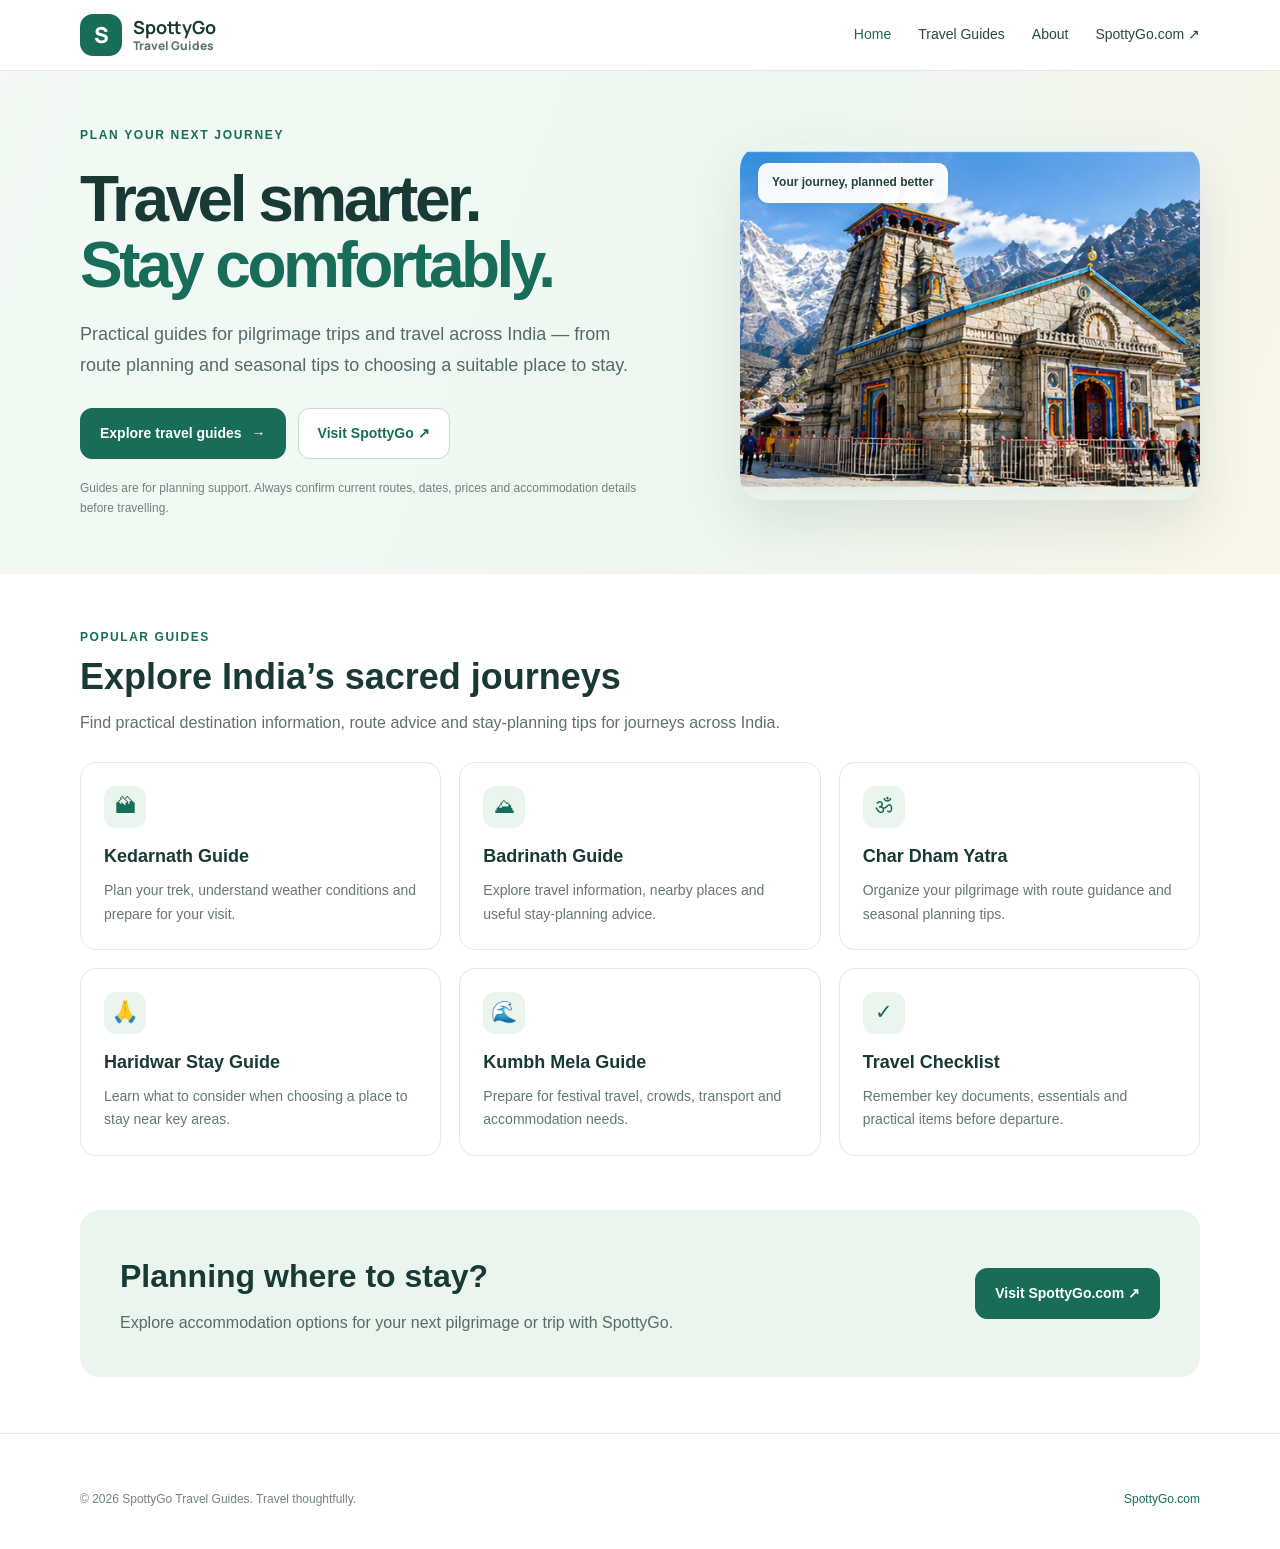
==== commit 662bea89: "Update index.html" ====
--- a/index.html
+++ b/index.html
@@ -8,10 +8,11 @@
   <title>SpottyGo Travel Guides | Travel Smarter. Stay Comfortably.</title>
   <link rel="stylesheet" href="./style.css">
 
-  <!-- Homepage-specific styles; these do not replace your shared stylesheet. -->
   <style>
     * { box-sizing: border-box; }
     body { margin: 0; color: #193a34; font-family: Arial, Helvetica, sans-serif; }
+
+    /* Header and navigation */
     .site-header { position: relative; z-index: 5; background: #fff; border-bottom: 1px solid #e2ebe5; }
     .site-header .container { width: min(1120px, calc(100% - 40px)); margin: 0 auto; }
     .site-header .header-inner { min-height: 70px; display: flex; align-items: center; justify-content: space-between; gap: 24px; }
@@ -24,8 +25,10 @@
     .site-nav a { color: #29483f; text-decoration: none; font-size: 14px; }
     .site-nav a:hover, .site-nav a[aria-current="page"] { color: #176d58; }
     .menu-toggle { display: none; border: 1px solid #d6e5dc; background: #fff; color: #176d58; padding: 8px 11px; border-radius: 8px; font-size: 20px; cursor: pointer; }
-    .home-hero { background: linear-gradient(110deg,#f3faf5 0%,#edf7f0 58%,#faf5e9 100%); padding: 60px 0; }
-    .home-hero__inner { width: min(1120px,calc(100% - 40px)); margin: 0 auto; display: grid; grid-template-columns: minmax(0,1.05fr) minmax(0,.95fr); align-items: center; gap: clamp(30px,4.5vw,60px); }
+
+    /* Hero section */
+    .home-hero { background: linear-gradient(110deg,#f3faf5 0%,#edf7f0 58%,#faf5e9 100%); padding: 55px 0; }
+    .home-hero__inner { width: min(1120px,calc(100% - 40px)); margin: 0 auto; display: grid; grid-template-columns: minmax(0,1.05fr) minmax(0,.95fr); align-items: center; gap: clamp(30px,4.5vw,48px); }
     .home-hero__eyebrow { margin: 0 0 20px; color: #176d58; font-size: 12px; font-weight: 800; letter-spacing: .14em; text-transform: uppercase; }
     .home-hero__title { margin: 0 0 20px; color: #193a34; font-size: clamp(42px,5vw,68px); line-height: 1.04; letter-spacing: -.055em; font-weight: 800; }
     .home-hero__title span { display: block; color: #176d58; }
@@ -36,9 +39,13 @@
     .home-hero__button--secondary { background: #fff; color: #176d58; border-color: #c5d9d0; }
     .home-hero__button--secondary:hover { background: #f7fcf8; color: #105844; }
     .home-hero__note { max-width: 590px; margin: 0; color: #71847f; font-size: 12px; line-height: 1.65; }
-    .home-hero__visual { position: relative; width: 100%; min-width: 0; }
-    .home-hero__image { display: block; width: 100%; aspect-ratio: 1.08 / 1; object-fit: cover; object-position: center; border-radius: 26px; box-shadow: 0 22px 55px rgba(29,75,60,.12); }
+
+    /* Smaller hero image: compact desktop size, responsive on mobile */
+    .home-hero__visual { position: relative; width: 100%; max-width: 460px; min-width: 0; justify-self: end; }
+    .home-hero__image { display: block; width: 100%; height: 355px; aspect-ratio: auto; object-fit: cover; object-position: center; border-radius: 24px; box-shadow: 0 22px 55px rgba(29,75,60,.12); }
     .home-hero__image-caption { position: absolute; top: 18px; left: 18px; max-width: calc(100% - 36px); padding: 10px 14px; border-radius: 10px; background: rgba(255,255,255,.95); color: #23443c; font-size: 12px; font-weight: 750; box-shadow: 0 5px 20px rgba(0,0,0,.07); }
+
+    /* Popular guides */
     .home-section { width: min(1120px,calc(100% - 40px)); margin: 0 auto; padding: 54px 0; }
     .home-section__eyebrow { margin: 0 0 8px; color: #176d58; font-size: 12px; font-weight: 800; letter-spacing: .13em; text-transform: uppercase; }
     .home-section__heading { margin: 0 0 10px; color: #193a34; font-size: clamp(27px,3vw,36px); line-height: 1.2; }
@@ -49,6 +56,8 @@
     .home-guide-card__icon { display: inline-grid; width: 42px; height: 42px; margin-bottom: 14px; place-items: center; border-radius: 12px; background: #eaf5ee; color: #176d58; font-size: 21px; }
     .home-guide-card h3 { margin: 0 0 8px; color: #193a34; font-size: 18px; }
     .home-guide-card p { margin: 0; color: #647873; font-size: 14px; line-height: 1.65; }
+
+    /* Final call to action and footer */
     .home-spottygo-cta { margin: 0 auto 56px; width: min(1120px,calc(100% - 40px)); padding: clamp(24px,4vw,40px); border-radius: 20px; background: #eaf5ee; display: flex; align-items: center; justify-content: space-between; gap: 24px; }
     .home-spottygo-cta h2 { margin: 0 0 8px; color: #193a34; font-size: clamp(24px,2.5vw,32px); }
     .home-spottygo-cta p { margin: 0; color: #526c67; line-height: 1.65; }
@@ -57,22 +66,23 @@
     .footer-inner { display: flex; align-items: center; justify-content: space-between; gap: 18px; padding: 22px 0; color: #71847f; font-size: 12px; }
     .footer-inner p { margin: 0; }
     .footer-inner a { color: #176d58; text-decoration: none; }
+
     @media (max-width: 800px) {
       .site-header .header-inner { min-height: 66px; }
       .menu-toggle { display: block; }
       .site-nav { display: none; position: absolute; top: 100%; left: 0; right: 0; padding: 16px 20px 20px; background: #fff; border-bottom: 1px solid #e2ebe5; flex-direction: column; align-items: flex-start; gap: 17px; }
       .site-nav.is-open { display: flex; }
       .home-hero { padding: 35px 0 42px; }
-      .home-hero__inner { grid-template-columns: 1fr; gap: 30px; }
-      .home-hero__visual { order: -1; }
-      .home-hero__image { aspect-ratio: 16 / 10; max-height: 420px; }
+      .home-hero__inner { grid-template-columns: 1fr; gap: 28px; }
+      .home-hero__visual { order: -1; max-width: 100%; justify-self: stretch; }
+      .home-hero__image { height: 280px; }
       .home-hero__title { font-size: clamp(42px,9vw,62px); }
       .home-guide-grid { grid-template-columns: repeat(2,minmax(0,1fr)); }
       .home-spottygo-cta { align-items: flex-start; flex-direction: column; }
     }
     @media (max-width: 520px) {
       .site-header .container, .home-hero__inner, .home-section, .site-footer .container { width: calc(100% - 28px); }
-      .home-hero__image { border-radius: 18px; aspect-ratio: 4 / 3; }
+      .home-hero__image { height: 240px; border-radius: 18px; }
       .home-hero__actions { flex-direction: column; align-items: stretch; }
       .home-hero__button { width: 100%; }
       .home-guide-grid { grid-template-columns: 1fr; }
